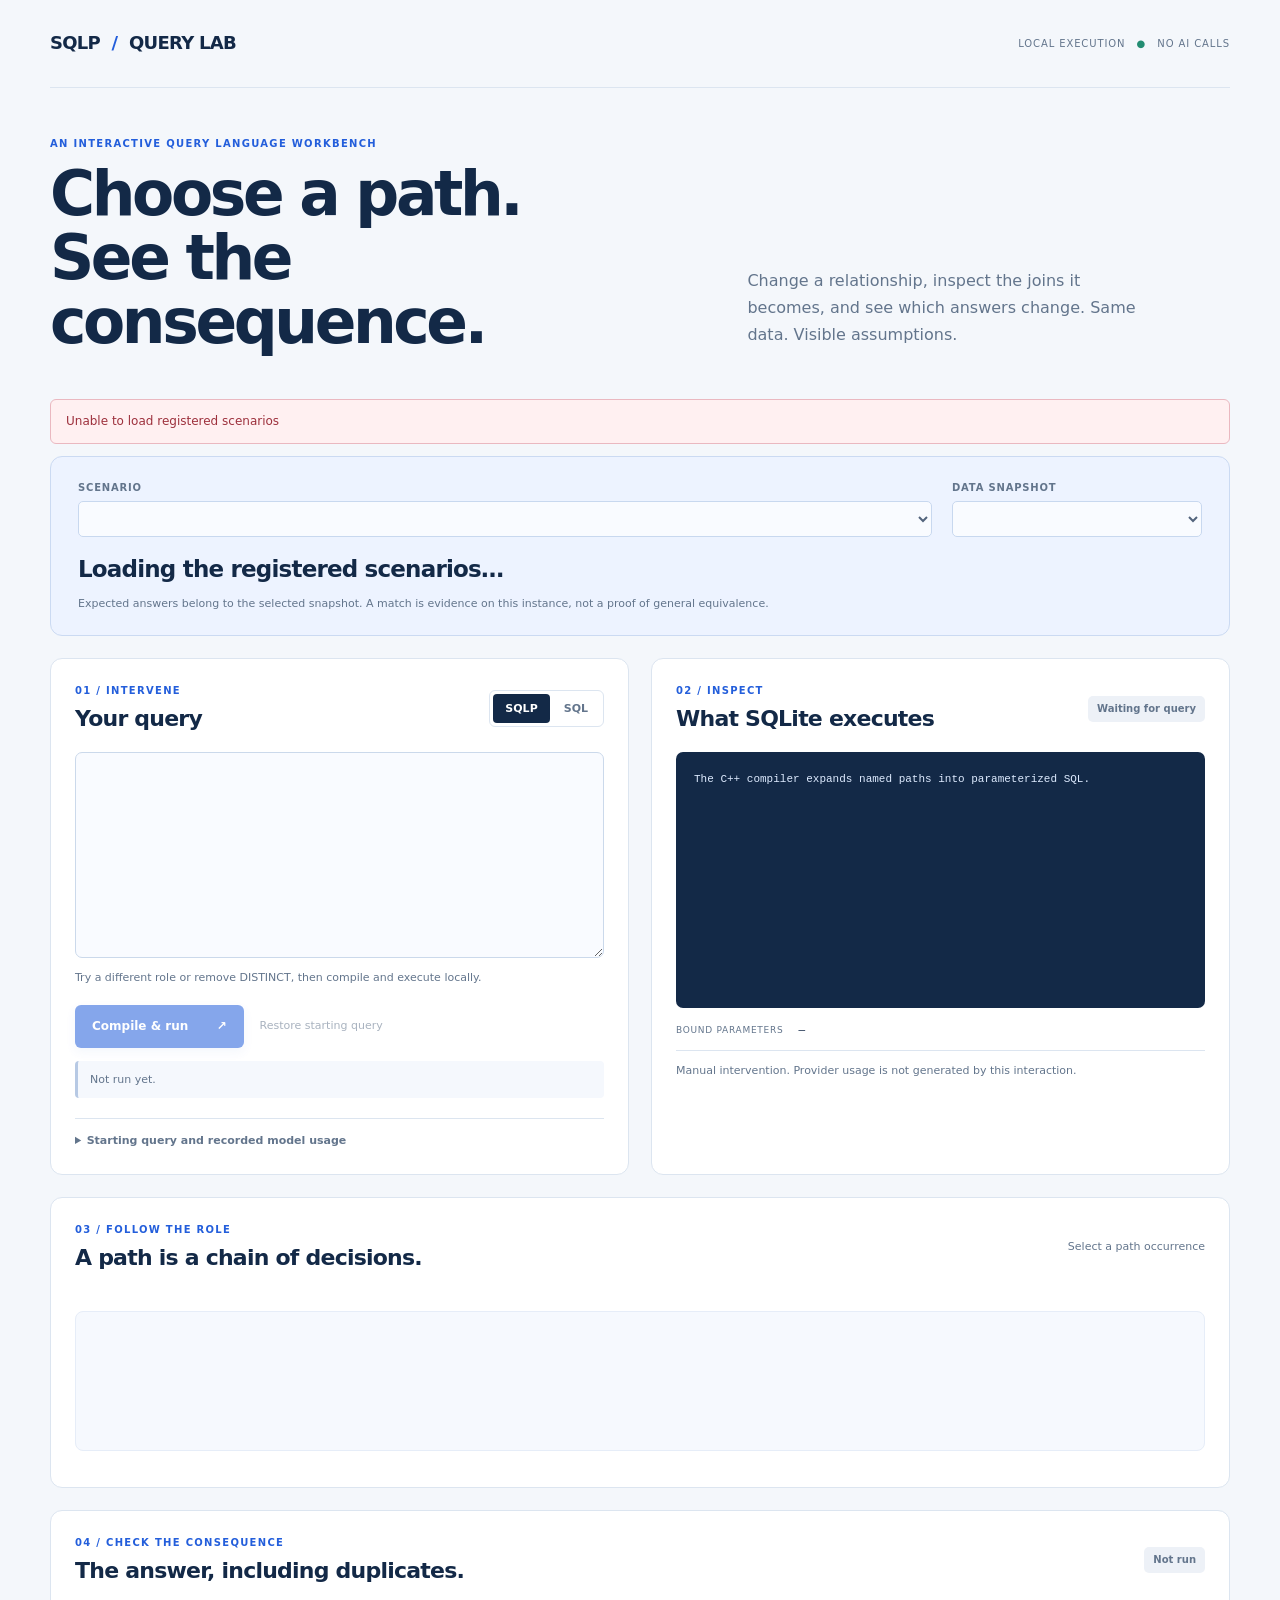
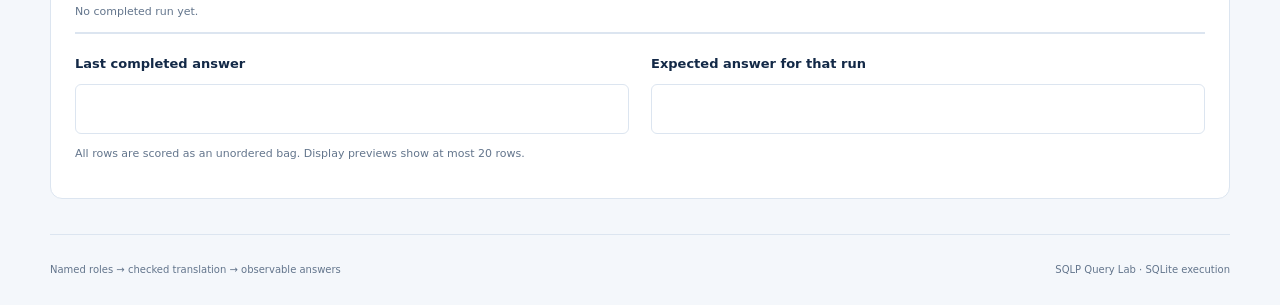
==== web/lab.html @ 515b1ce2 "feat: add interactive SQLP lab and controlled query studies" ====
<!doctype html>
<html lang="en">
<head>
  <meta charset="utf-8">
  <meta name="viewport" content="width=device-width, initial-scale=1">
  <title>SQLP Query Lab</title>
  <link rel="stylesheet" href="lab.css">
  <script defer src="lab.js"></script>
</head>
<body>
  <div class="page">
    <header class="header"><a class="wordmark" href="/">SQLP<span> / </span>QUERY LAB</a><span class="local-status">LOCAL EXECUTION <b>●</b> NO AI CALLS</span></header>
    <main>
      <section class="hero">
        <div><p class="eyebrow">AN INTERACTIVE QUERY LANGUAGE WORKBENCH</p><h1>Choose a path.<br>See the consequence.</h1></div>
        <p class="hero-copy">Change a relationship, inspect the joins it becomes, and see which answers change. Same data. Visible assumptions.</p>
      </section>
      <p id="load-error" class="notice error" role="alert" hidden></p>
      <section class="question-panel" aria-labelledby="question-title">
        <div class="control-row"><div class="control"><label for="scenario">Scenario</label><select id="scenario" disabled></select></div><div class="control"><label for="snapshot">Data snapshot</label><select id="snapshot" disabled></select></div></div>
        <h2 id="question-title">Loading the registered scenarios…</h2>
        <p class="question-note">Expected answers belong to the selected snapshot. A match is evidence on this instance, not a proof of general equivalence.</p>
      </section>
      <div class="workspace">
        <section class="panel editor-panel" aria-labelledby="editor-title">
          <div class="panel-heading"><div><p class="eyebrow">01 / INTERVENE</p><h2 id="editor-title">Your query</h2></div><div class="segmented" role="group" aria-label="Query language"><button id="sqlp-tab" class="active" aria-pressed="true">SQLP</button><button id="sql-tab" aria-pressed="false">SQL</button></div></div>
          <label for="query" class="sr-only">Edit the query</label><textarea id="query" spellcheck="false" aria-describedby="editor-hint run-state"></textarea>
          <p id="editor-hint" class="small muted">Try a different role or remove DISTINCT, then compile and execute locally.</p>
          <div class="button-row"><button id="run" class="primary" disabled>Compile &amp; run <span aria-hidden="true">↗</span></button><button id="reset" class="quiet" disabled>Restore starting query</button></div>
          <p id="run-state" class="run-state" role="status" aria-live="polite">Not run yet.</p>
          <details class="starting"><summary>Starting query and recorded model usage</summary><p id="saved-label" class="small muted"></p><pre id="starting-query"></pre><div id="recorded-usage" class="usage"></div></details>
        </section>
        <section class="panel translation-panel" aria-labelledby="translation-title">
          <div class="panel-heading"><div><p class="eyebrow">02 / INSPECT</p><h2 id="translation-title">What SQLite executes</h2></div><span id="join-count" class="pill">Waiting for query</span></div>
          <pre id="compiled" class="compiled">The C++ compiler expands named paths into parameterized SQL.</pre>
          <div class="parameter-row"><span>BOUND PARAMETERS</span><code id="parameters">—</code></div>
          <p id="compile-error" class="notice error" role="alert" hidden></p>
          <p id="execution-note" class="small muted">Manual intervention. Provider usage is not generated by this interaction.</p>
        </section>
      </div>
      <section class="panel path-panel" aria-labelledby="path-title">
        <div class="panel-heading"><div><p class="eyebrow">03 / FOLLOW THE ROLE</p><h2 id="path-title">A path is a chain of decisions.</h2></div><span class="small muted">Select a path occurrence</span></div>
        <div id="paths" class="paths"></div><div id="graph" class="graph" aria-live="polite"></div><div id="join-details" class="join-details"></div>
      </section>
      <section class="panel answer-panel" aria-labelledby="answer-title">
        <div class="panel-heading"><div><p class="eyebrow">04 / CHECK THE CONSEQUENCE</p><h2 id="answer-title">The answer, including duplicates.</h2></div><span id="answer-verdict" class="pill">Not run</span></div>
        <p id="result-context" class="small muted">No completed run yet.</p>
        <div id="answer-summary" class="answer-summary"></div>
        <div class="answer-grid"><div><h3>Last completed answer</h3><div id="actual-answer" class="table-wrap"></div></div><div><h3>Expected answer for that run</h3><div id="expected-answer" class="table-wrap"></div></div></div>
        <p class="small muted">All rows are scored as an unordered bag. Display previews show at most 20 rows.</p>
      </section>
      <section id="experiments-panel" class="panel experiments-panel" hidden aria-labelledby="experiments-title">
        <p class="eyebrow">MEASURED MODEL RUNS / SEPARATE FROM MANUAL EDITS</p>
        <h2 id="experiments-title">Shorter text and total tokens are different questions.</h2>
        <div id="experiment-controls" class="measurement-controls" hidden>
          <div class="control"><label for="experiment-select">Recorded model / workload preset</label><select id="experiment-select"></select></div>
          <span class="recorded-label">RECORDED MEASUREMENTS · NOT REEXECUTED</span>
        </div>
        <p id="experiment-note" class="small muted"></p>
        <div id="experiments" aria-live="polite"></div>
      </section>
    </main>
    <footer><span>Named roles → checked translation → observable answers</span><span>SQLP Query Lab · SQLite execution</span></footer>
  </div>
</body>
</html>
---- web/lab.css ----
:root{color-scheme:light;--ink:#132947;--muted:#63758c;--blue:#235edb;--blue-light:#edf3ff;--line:#dce5f0;--red:#9d303c;--green:#13614f;--mono:ui-monospace,SFMono-Regular,Consolas,monospace}
*{box-sizing:border-box}[hidden]{display:none!important}body{margin:0;background:#f4f7fb;color:var(--ink);font:14px/1.6 system-ui,-apple-system,sans-serif}.page{max-width:1440px;margin:auto;padding:0 50px}.header{height:88px;display:flex;align-items:center;justify-content:space-between;border-bottom:1px solid var(--line)}.wordmark{text-decoration:none;color:var(--ink);font-size:18px;font-weight:750;letter-spacing:-.04em}.wordmark span{color:var(--blue);padding:0 6px}.local-status{color:var(--muted);font-size:10px;letter-spacing:.09em}.local-status b{color:#238d72;padding:0 7px}.hero{display:grid;grid-template-columns:1.3fr 1fr;gap:70px;padding:48px 0 33px;align-items:end}.eyebrow{font-size:10px;font-weight:750;letter-spacing:.13em;color:var(--blue);margin:0 0 10px}h1{font-size:clamp(40px,4.8vw,64px);font-weight:620;line-height:1.04;letter-spacing:-.055em;margin:0}.hero-copy{max-width:390px;margin:0 0 5px;color:var(--muted);font-size:16px;line-height:1.7}h2{font-size:22px;line-height:1.3;letter-spacing:-.035em;margin:0}h3{font-size:13px;margin:0 0 10px}.question-panel{padding:23px 27px;border:1px solid #cbdaf2;border-radius:12px;background:var(--blue-light);margin-bottom:22px}.control-row{display:flex;gap:20px;margin-bottom:18px}.control{display:flex;flex-direction:column;gap:5px}.control:first-child{flex:1}.control:last-child{min-width:250px}.control label{font-size:10px;color:var(--muted);font-weight:700;text-transform:uppercase;letter-spacing:.08em}select{font:12px system-ui;color:var(--ink);padding:9px 32px 9px 10px;border:1px solid #b9cde9;background:white;border-radius:5px;max-width:100%}.question-panel h2{font-size:23px;max-width:1100px}.question-note{font-size:11px;color:var(--muted);margin:10px 0 0}.workspace{display:grid;grid-template-columns:1fr 1fr;gap:22px;align-items:stretch}.panel{background:white;border:1px solid var(--line);border-radius:12px;padding:24px;min-width:0}.panel-heading{display:flex;align-items:center;justify-content:space-between;gap:16px;margin-bottom:18px}.panel-heading .eyebrow{margin-bottom:6px}.segmented{display:flex;border:1px solid var(--line);border-radius:6px;padding:3px;gap:2px}button{font:inherit;cursor:pointer}button:disabled{cursor:wait;opacity:.55}.segmented button{border:0;border-radius:4px;background:white;color:var(--muted);padding:6px 12px;font-size:11px;font-weight:700}.segmented button.active{background:var(--ink);color:white}textarea{display:block;width:100%;height:206px;resize:vertical;padding:18px;border:1px solid #cbd9eb;border-radius:7px;background:#f9fbff;color:#1a355c;font:12px/1.85 var(--mono);tab-size:2;overflow-wrap:anywhere}textarea:focus{outline:2px solid #91b5ff;outline-offset:2px}.small{font-size:11px}.muted{color:var(--muted)}.button-row{display:flex;align-items:center;gap:16px;margin-top:18px}.primary{border:0;background:var(--blue);color:white;font-size:12px;font-weight:700;padding:12px 17px;border-radius:6px;box-shadow:0 4px 10px #235edb16}.primary span{margin-left:24px}.quiet{border:0;background:none;color:var(--muted);font-size:11px;padding:8px 0}pre{font:11px/1.75 var(--mono);white-space:pre-wrap;overflow-wrap:anywhere;margin:0}.compiled{height:256px;overflow:auto;background:#132947;color:#deebff;border-radius:7px;padding:18px;font-size:11px;line-height:1.8}.parameter-row{display:flex;align-items:baseline;gap:15px;margin-top:15px;padding-bottom:13px;border-bottom:1px solid var(--line)}.parameter-row span{font-size:9px;letter-spacing:.08em;color:var(--muted);white-space:nowrap}.parameter-row code{font:11px var(--mono);overflow-wrap:anywhere}.pill{font-size:10px;font-weight:650;padding:5px 9px;border-radius:5px;background:#edf1f7;color:var(--muted);white-space:nowrap}.pill.good{background:#e7f5ee;color:var(--green)}.pill.bad{background:#fff0f1;color:var(--red)}.path-panel,.answer-panel,.experiments-panel{margin-top:22px}.paths{display:flex;gap:7px;flex-wrap:wrap}.paths button{border:1px solid var(--line);border-radius:5px;background:white;padding:7px 10px;color:var(--muted);font:10px var(--mono);text-align:left}.paths button.active{border-color:#91aff1;background:#edf3ff;color:#194faa}.graph{margin-top:20px;background:#f6f9fe;border:1px solid #e6edf8;border-radius:8px;min-height:140px;overflow-x:auto}.graph svg{display:block;max-width:none;height:140px}.graph .node{fill:white;stroke:#a9c0e9;stroke-width:1.5}.graph .edge{stroke:var(--blue);stroke-width:2;fill:none}.graph .node-title{font:600 12px system-ui;fill:var(--ink)}.graph .node-alias{font:10px var(--mono);fill:var(--muted)}.graph .role{font:600 10px var(--mono);fill:var(--blue)}.graph .terminal{fill:#eaf1ff;stroke:var(--blue)}.graph .column-label{font:10px var(--mono);fill:var(--blue)}.graph>p{margin:26px;color:var(--muted);font-size:12px}.join-details{display:flex;gap:9px;flex-wrap:wrap;margin-top:12px}.join-detail{border:1px solid var(--line);border-left:3px solid var(--blue);border-radius:4px;padding:8px 12px;font:10px/1.7 var(--mono);background:#fbfcff}.join-detail strong{display:block;color:var(--blue);font-size:9px}.answer-summary{display:grid;grid-template-columns:repeat(3,1fr);border-top:1px solid var(--line);border-bottom:1px solid var(--line);margin:0 0 20px}.answer-summary>div{padding:14px 15px;border-right:1px solid var(--line)}.answer-summary>div:first-child{padding-left:0}.answer-summary>div:last-child{border:0}.answer-summary span{font-size:10px;color:var(--muted);display:block}.answer-summary b{font-size:22px;font-weight:600}.answer-grid{display:grid;grid-template-columns:1fr 1fr;gap:22px}.table-wrap{max-height:260px;overflow:auto;border:1px solid var(--line);border-radius:6px;min-height:50px}.table-wrap p{margin:13px;font-size:11px;color:var(--muted)}table{width:100%;border-collapse:collapse;text-align:left;font:11px/1.6 var(--mono)}th,td{padding:9px 12px;border-bottom:1px solid var(--line);overflow-wrap:anywhere;max-width:400px}th{background:#edf3fb;color:#4c6480;font-size:10px;position:sticky;top:0}tr:last-child td{border:0}.starting{margin-top:20px;border-top:1px solid var(--line);padding-top:13px}.starting summary{font-size:11px;font-weight:650;color:var(--muted);cursor:pointer}.starting pre{padding:10px;background:#f4f7fb;border-radius:4px}.usage{display:flex;gap:24px;margin-top:10px;font-size:11px}.usage span{color:var(--muted);display:block;font-size:10px}.usage b{font:12px var(--mono);color:var(--ink)}.notice{padding:12px 15px;border-radius:6px;font-size:12px}.error{color:var(--red);background:#fff0f1;border:1px solid #eab8c0;overflow-wrap:anywhere}.experiments-panel h2{margin-bottom:15px}.experiments-panel pre{max-height:300px;overflow:auto;background:#f5f8fd;padding:15px;border-radius:6px}footer{display:flex;justify-content:space-between;gap:20px;color:var(--muted);font-size:10px;padding:27px 0;border-top:1px solid var(--line);margin-top:35px}.sr-only{position:absolute;width:1px;height:1px;overflow:hidden;clip:rect(0,0,0,0)}:focus-visible{outline:3px solid #89afff;outline-offset:3px}@media(max-width:900px){.page{padding:0 22px}.hero{gap:30px}.workspace{grid-template-columns:1fr}.control-row{flex-wrap:wrap}.control{min-width:100%!important}.hero-copy{font-size:14px}.answer-grid{grid-template-columns:1fr}.local-status{font-size:8px}}@media(max-width:550px){.hero{grid-template-columns:1fr;gap:20px;padding-top:32px}.hero-copy{max-width:none}.panel{padding:18px}.question-panel{padding:20px}.wordmark{font-size:14px}.panel-heading{gap:10px}h2{font-size:19px}.answer-summary b{font-size:17px}.button-row{gap:12px}footer{flex-direction:column;gap:4px}}

/* Recorded cohorts are visually separate from the local query intervention. */
.measurement-controls{display:flex;align-items:end;justify-content:space-between;gap:22px;padding:16px 0 12px;border-top:1px solid var(--line);margin-top:18px}
.measurement-controls .control{flex:1;min-width:0}.measurement-controls select{width:100%;font-size:12px}.recorded-label{font-size:9px;color:#536782;letter-spacing:.07em;padding:8px 0;white-space:nowrap}
.measurement-context{display:flex;flex-wrap:wrap;gap:8px;margin:18px 0 6px}.measurement-context span{font-size:10px;color:#476183;background:#edf3fc;padding:4px 8px;border-radius:4px}
.measurement-cards{display:grid;grid-template-columns:1fr 1fr;gap:18px;margin-top:15px}.measurement-card{padding:20px 22px;border:1px solid #dbe5f2;border-radius:8px;background:#fcfdff}.measurement-card.sqlp{border-top:3px solid var(--blue);padding-top:18px}.measurement-heading{display:flex;align-items:center;justify-content:space-between;gap:10px;margin-bottom:12px}.measurement-heading h3{font-size:17px;margin:0}.measurement-total{font-size:34px;font-weight:620;line-height:1.2;letter-spacing:-.04em;display:block}.measurement-total-label{display:block;color:var(--muted);font-size:10px;margin-top:5px}
.measurement-components{display:grid;grid-template-columns:1fr 1fr;gap:15px;margin:16px 0;padding-top:12px;border-top:1px solid var(--line)}.measurement-components div{min-width:0}.measurement-components dt{font-size:10px;color:var(--muted)}.measurement-components dd{margin:3px 0 0;font:13px var(--mono)}.measurement-comparison{margin-top:18px;border:1px solid #dce7f6;border-radius:8px;background:#f6f9fe;padding:17px 20px}.measurement-delta{margin:0 0 2px;font-size:12px;font-weight:650;color:#284f89}.token-chart{display:block;width:100%;height:auto;max-height:170px}.bar-track{fill:#e5edf9}.bar-input{fill:#a8c2ef}.bar-output{fill:#245fd9}.chart-language{font:600 12px system-ui;fill:var(--ink)}.chart-total{font:12px var(--mono);fill:var(--ink)}.token-legend{display:flex;flex-wrap:wrap;gap:20px;font-size:10px;color:var(--muted);margin-top:4px}.token-legend span:before{content:"";display:inline-block;width:9px;height:9px;margin-right:6px;border-radius:2px;background:#a8c2ef}.token-legend .output-key:before{background:#245fd9}.measurement-disclosure{padding:13px 15px;border:1px solid #e0e7f1;border-radius:6px;background:#f8fafd;color:var(--muted);font-size:11px;margin:16px 0 0}
.paths button{overflow-wrap:anywhere;word-break:break-word;max-width:100%}
.run-state{margin:13px 0 0;padding:10px 12px;border-left:3px solid #b7c9e4;border-radius:4px;background:#f5f8fd;color:var(--muted);font-size:11px;overflow-wrap:anywhere}.run-state.dirty,.run-state.failed{border-color:#d6a346;background:#fff8e9;color:#795516}.run-state.pending{border-color:var(--blue);color:#284f89}.run-state.completed{border-color:#83b7a5;background:#f1f8f5;color:#326151}
@media(max-width:800px){.measurement-controls{align-items:start;flex-direction:column;gap:6px}.measurement-controls .control{width:100%;min-width:0!important}.recorded-label{white-space:normal;padding:0}.measurement-card{padding:17px}.measurement-total{font-size:29px}.measurement-heading{flex-wrap:wrap}.measurement-components{grid-template-columns:1fr}.measurement-cards{gap:12px}}
@media(max-width:550px){.measurement-cards{grid-template-columns:1fr}.measurement-components{grid-template-columns:1fr 1fr}.measurement-comparison{padding:14px 10px}.measurement-delta{font-size:11px}.chart-language,.chart-total{font-size:13px}.token-chart{min-height:85px}}
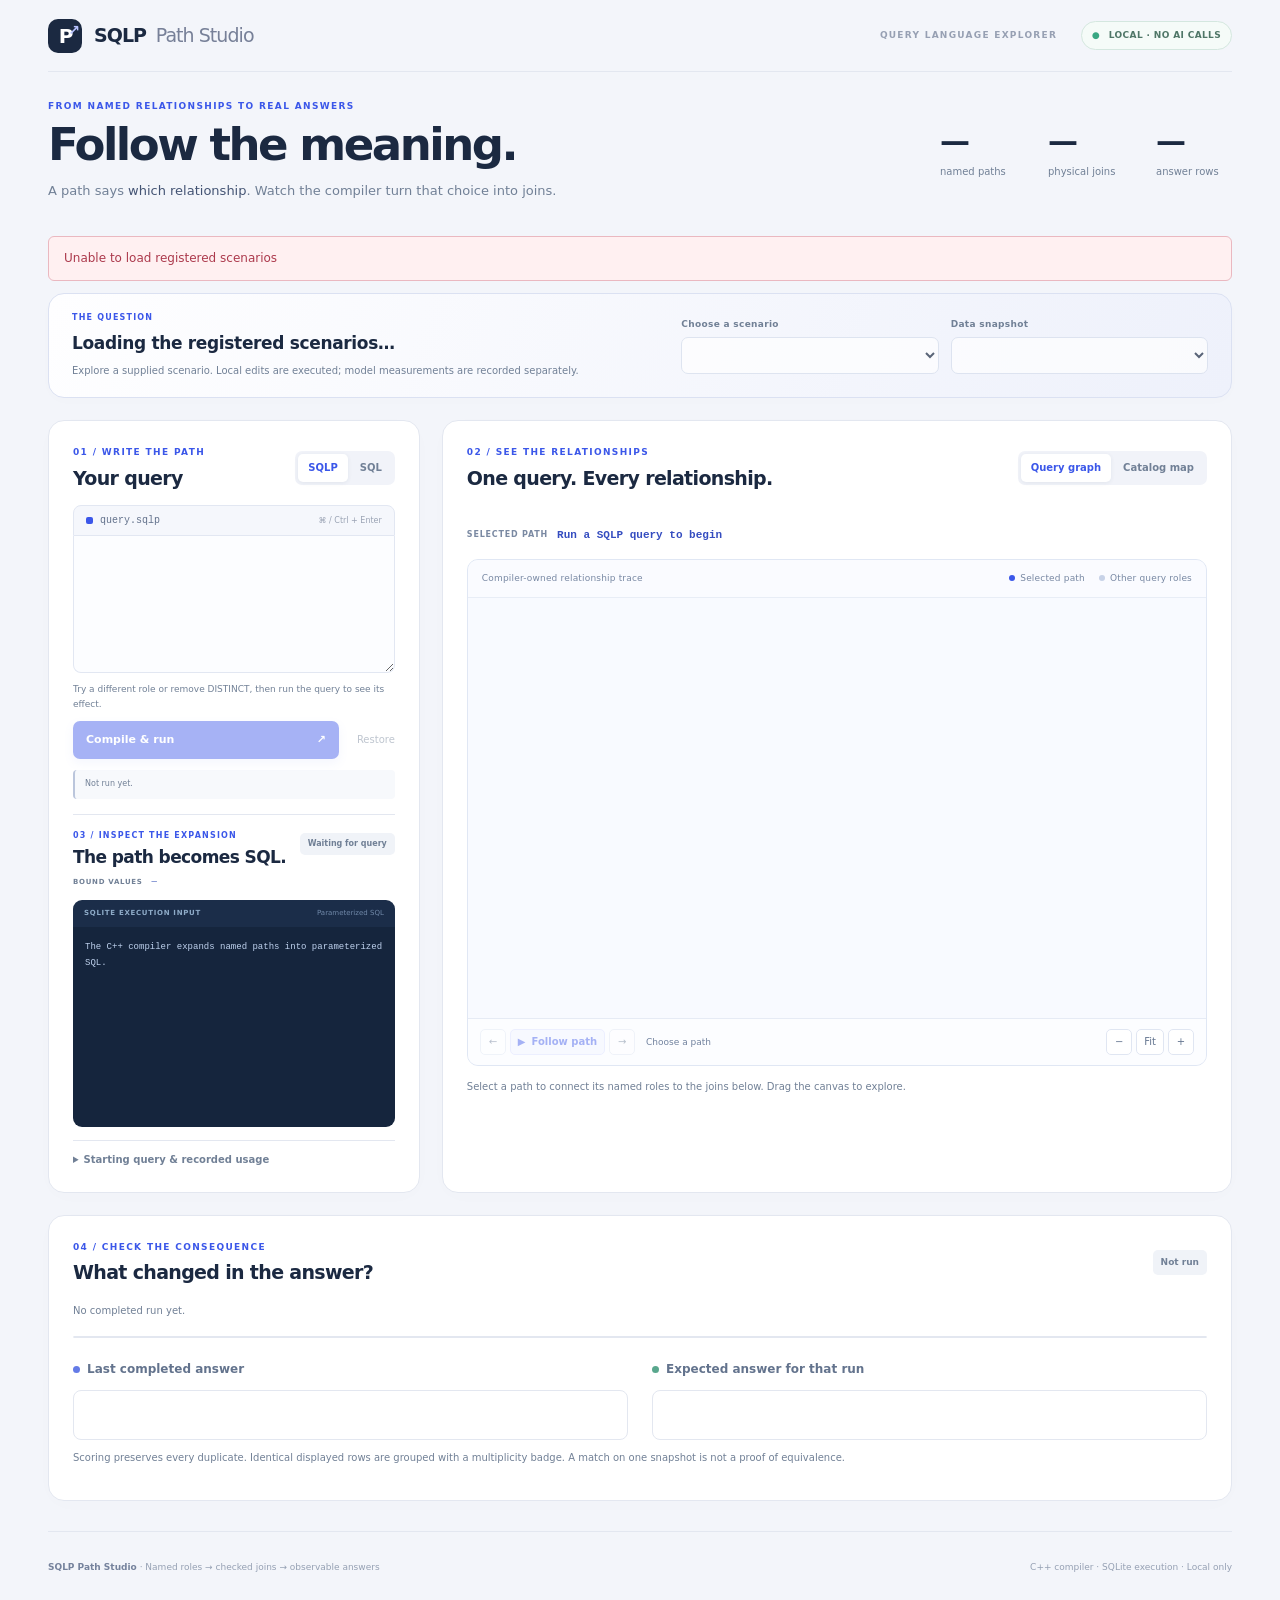
==== commit a6a11b95: "feat: add visual path studio and correct NatSQL guidance" ====
--- a/web/lab.html
+++ b/web/lab.html
@@ -3,64 +3,70 @@
 <head>
   <meta charset="utf-8">
   <meta name="viewport" content="width=device-width, initial-scale=1">
-  <title>SQLP Query Lab</title>
+  <meta name="theme-color" content="#f3f5fa">
+  <title>SQLP Path Studio</title>
   <link rel="stylesheet" href="lab.css">
   <script defer src="lab.js"></script>
 </head>
 <body>
   <div class="page">
-    <header class="header"><a class="wordmark" href="/">SQLP<span> / </span>QUERY LAB</a><span class="local-status">LOCAL EXECUTION <b>●</b> NO AI CALLS</span></header>
+    <header class="header"><a class="wordmark" href="/"><span class="brand-icon" aria-hidden="true">P<span>↗</span></span><span>SQLP <b>Path Studio</b></span></a><div class="header-end"><span class="research-label">QUERY LANGUAGE EXPLORER</span><span class="local-status"><b>●</b> LOCAL · NO AI CALLS</span></div></header>
     <main>
       <section class="hero">
-        <div><p class="eyebrow">AN INTERACTIVE QUERY LANGUAGE WORKBENCH</p><h1>Choose a path.<br>See the consequence.</h1></div>
-        <p class="hero-copy">Change a relationship, inspect the joins it becomes, and see which answers change. Same data. Visible assumptions.</p>
+        <div><p class="eyebrow">FROM NAMED RELATIONSHIPS TO REAL ANSWERS</p><h1>Follow the meaning.</h1><p class="hero-copy">A path says <em>which relationship</em>. Watch the compiler turn that choice into joins.</p></div>
+        <div class="hero-metrics" aria-label="Last completed query"><div><b id="stat-paths">—</b><span>named paths</span></div><div><b id="stat-joins">—</b><span>physical joins</span></div><div><b id="stat-rows">—</b><span>answer rows</span></div></div>
       </section>
       <p id="load-error" class="notice error" role="alert" hidden></p>
       <section class="question-panel" aria-labelledby="question-title">
-        <div class="control-row"><div class="control"><label for="scenario">Scenario</label><select id="scenario" disabled></select></div><div class="control"><label for="snapshot">Data snapshot</label><select id="snapshot" disabled></select></div></div>
-        <h2 id="question-title">Loading the registered scenarios…</h2>
-        <p class="question-note">Expected answers belong to the selected snapshot. A match is evidence on this instance, not a proof of general equivalence.</p>
+        <div class="question-main"><p class="eyebrow">THE QUESTION</p><h2 id="question-title">Loading the registered scenarios…</h2><p class="question-note">Explore a supplied scenario. Local edits are executed; model measurements are recorded separately.</p></div>
+        <div class="control-row"><div class="control"><label for="scenario">Choose a scenario</label><select id="scenario" disabled></select></div><div class="control"><label for="snapshot">Data snapshot</label><select id="snapshot" disabled></select></div></div>
       </section>
       <div class="workspace">
         <section class="panel editor-panel" aria-labelledby="editor-title">
-          <div class="panel-heading"><div><p class="eyebrow">01 / INTERVENE</p><h2 id="editor-title">Your query</h2></div><div class="segmented" role="group" aria-label="Query language"><button id="sqlp-tab" class="active" aria-pressed="true">SQLP</button><button id="sql-tab" aria-pressed="false">SQL</button></div></div>
+          <div class="panel-heading"><div><p class="eyebrow">01 / WRITE THE PATH</p><h2 id="editor-title">Your query</h2></div><div class="segmented" role="group" aria-label="Query language"><button id="sqlp-tab" class="active" aria-pressed="true">SQLP</button><button id="sql-tab" aria-pressed="false">SQL</button></div></div>
+          <div class="editor-file"><span class="file-dot"></span><span id="query-file-label">query.sqlp</span><span class="editor-key">⌘ / Ctrl + Enter</span></div>
           <label for="query" class="sr-only">Edit the query</label><textarea id="query" spellcheck="false" aria-describedby="editor-hint run-state"></textarea>
-          <p id="editor-hint" class="small muted">Try a different role or remove DISTINCT, then compile and execute locally.</p>
-          <div class="button-row"><button id="run" class="primary" disabled>Compile &amp; run <span aria-hidden="true">↗</span></button><button id="reset" class="quiet" disabled>Restore starting query</button></div>
+          <p id="editor-hint" class="small muted">Try a different role or remove DISTINCT, then run the query to see its effect.</p>
+          <div class="button-row"><button id="run" class="primary" disabled>Compile &amp; run <span aria-hidden="true">↗</span></button><button id="reset" class="quiet" disabled>Restore</button></div>
           <p id="run-state" class="run-state" role="status" aria-live="polite">Not run yet.</p>
-          <details class="starting"><summary>Starting query and recorded model usage</summary><p id="saved-label" class="small muted"></p><pre id="starting-query"></pre><div id="recorded-usage" class="usage"></div></details>
+<section class="panel translation-panel" aria-labelledby="translation-title">
+        <div class="translation-intro"><p class="eyebrow">03 / INSPECT THE EXPANSION</p><h2 id="translation-title">The path becomes SQL.</h2><p class="small muted">Blue lines belong to the selected path. Each role owns its alias, even when two roles reach the same physical table.</p><span id="join-count" class="pill">Waiting for query</span><div class="parameter-row"><span>BOUND VALUES</span><code id="parameters">—</code></div><p id="execution-note" class="small muted">Manual intervention. Provider usage is not generated by this interaction.</p></div>
+        <div class="translation-code"><div class="code-header"><span>SQLITE EXECUTION INPUT</span><span>Parameterized SQL</span></div><pre id="compiled" class="compiled">The C++ compiler expands named paths into parameterized SQL.</pre><p id="compile-error" class="notice error" role="alert" hidden></p></div>
+      </section>
+          <details class="starting"><summary>Starting query &amp; recorded usage</summary><p id="saved-label" class="small muted"></p><pre id="starting-query"></pre><div id="recorded-usage" class="usage"></div></details>
         </section>
-        <section class="panel translation-panel" aria-labelledby="translation-title">
-          <div class="panel-heading"><div><p class="eyebrow">02 / INSPECT</p><h2 id="translation-title">What SQLite executes</h2></div><span id="join-count" class="pill">Waiting for query</span></div>
-          <pre id="compiled" class="compiled">The C++ compiler expands named paths into parameterized SQL.</pre>
-          <div class="parameter-row"><span>BOUND PARAMETERS</span><code id="parameters">—</code></div>
-          <p id="compile-error" class="notice error" role="alert" hidden></p>
-          <p id="execution-note" class="small muted">Manual intervention. Provider usage is not generated by this interaction.</p>
+        <section class="panel path-panel" aria-labelledby="path-title">
+          <div class="panel-heading"><div><p class="eyebrow">02 / SEE THE RELATIONSHIPS</p><h2 id="path-title">One query. Every relationship.</h2></div><div class="segmented graph-mode" role="group" aria-label="Graph mode"><button id="graph-query" class="active" aria-pressed="true">Query graph</button><button id="graph-schema" aria-pressed="false">Catalog map</button></div></div>
+          <div id="paths" class="paths" aria-label="Compiled path occurrences"></div>
+          <div class="path-focus"><span class="path-focus-label">SELECTED PATH</span><code id="current-path">Run a SQLP query to begin</code><span id="path-length" class="path-length"></span></div>
+          <div class="canvas-shell"><div class="canvas-topline"><span id="trace-overview">Compiler-owned relationship trace</span><div class="canvas-legend"><span class="selected-key">Selected path</span><span>Other query roles</span></div></div><div id="graph" class="graph" aria-live="polite"></div><div class="canvas-toolbar"><div class="step-controls" role="group" aria-label="Step through selected path"><button id="path-prev" title="Previous hop" aria-label="Previous hop" disabled>←</button><button id="path-play" class="play-button" disabled><span aria-hidden="true">▶</span> Follow path</button><button id="path-next" title="Next hop" aria-label="Next hop" disabled>→</button><span id="path-status">Choose a path</span></div><div class="zoom-controls" role="group" aria-label="Graph viewport"><button id="graph-zoom-out" title="Zoom out" aria-label="Zoom out">−</button><button id="graph-fit" title="Fit graph">Fit</button><button id="graph-zoom-in" title="Zoom in" aria-label="Zoom in">+</button></div></div></div>
+          <p id="graph-caption" class="graph-caption">Select a path to connect its named roles to the joins below. Drag the canvas to explore.</p>
+          <div id="join-details" class="join-details"></div>
+          <div id="node-inspector" class="node-inspector" hidden><div class="inspector-heading"><div><p class="eyebrow">ACTUAL TABLE RECORDS</p><h3 id="node-inspector-title"></h3></div><button id="close-inspector" class="quiet" aria-label="Close table inspector">Close ×</button></div><p id="node-inspector-note" class="small muted"></p><div id="node-records" class="table-wrap"></div></div>
         </section>
       </div>
-      <section class="panel path-panel" aria-labelledby="path-title">
-        <div class="panel-heading"><div><p class="eyebrow">03 / FOLLOW THE ROLE</p><h2 id="path-title">A path is a chain of decisions.</h2></div><span class="small muted">Select a path occurrence</span></div>
-        <div id="paths" class="paths"></div><div id="graph" class="graph" aria-live="polite"></div><div id="join-details" class="join-details"></div>
-      </section>
+
       <section class="panel answer-panel" aria-labelledby="answer-title">
-        <div class="panel-heading"><div><p class="eyebrow">04 / CHECK THE CONSEQUENCE</p><h2 id="answer-title">The answer, including duplicates.</h2></div><span id="answer-verdict" class="pill">Not run</span></div>
+        <div class="panel-heading"><div><p class="eyebrow">04 / CHECK THE CONSEQUENCE</p><h2 id="answer-title">What changed in the answer?</h2></div><span id="answer-verdict" class="pill">Not run</span></div>
         <p id="result-context" class="small muted">No completed run yet.</p>
         <div id="answer-summary" class="answer-summary"></div>
-        <div class="answer-grid"><div><h3>Last completed answer</h3><div id="actual-answer" class="table-wrap"></div></div><div><h3>Expected answer for that run</h3><div id="expected-answer" class="table-wrap"></div></div></div>
-        <p class="small muted">All rows are scored as an unordered bag. Display previews show at most 20 rows.</p>
+        <div class="answer-grid"><div><h3><span class="answer-dot actual-dot"></span>Last completed answer</h3><div id="actual-answer" class="table-wrap"></div></div><div><h3><span class="answer-dot expected-dot"></span>Expected answer for that run</h3><div id="expected-answer" class="table-wrap"></div></div></div>
+        <p class="small muted">Scoring preserves every duplicate. Identical displayed rows are grouped with a multiplicity badge. A match on one snapshot is not a proof of equivalence.</p>
       </section>
       <section id="experiments-panel" class="panel experiments-panel" hidden aria-labelledby="experiments-title">
-        <p class="eyebrow">MEASURED MODEL RUNS / SEPARATE FROM MANUAL EDITS</p>
-        <h2 id="experiments-title">Shorter text and total tokens are different questions.</h2>
+        <p class="eyebrow">RECORDED MODEL EXPERIMENTS / SEPARATE FROM LOCAL EDITS</p>
+        <h2 id="experiments-title">When does the shorter path pay off?</h2>
+        <p class="small muted">Total tokens include the language guide, schema, question, output, and reported reasoning.</p>
+        <div id="cohort-chart" class="cohort-chart" hidden></div>
         <div id="experiment-controls" class="measurement-controls" hidden>
           <div class="control"><label for="experiment-select">Recorded model / workload preset</label><select id="experiment-select"></select></div>
-          <span class="recorded-label">RECORDED MEASUREMENTS · NOT REEXECUTED</span>
+          <span class="recorded-label">RECORDED · NOT REEXECUTED</span>
         </div>
         <p id="experiment-note" class="small muted"></p>
         <div id="experiments" aria-live="polite"></div>
       </section>
     </main>
-    <footer><span>Named roles → checked translation → observable answers</span><span>SQLP Query Lab · SQLite execution</span></footer>
+    <footer><span><strong>SQLP Path Studio</strong> · Named roles → checked joins → observable answers</span><span>C++ compiler · SQLite execution · Local only</span></footer>
   </div>
 </body>
 </html>
--- a/web/lab.css
+++ b/web/lab.css
@@ -1,13 +1,15 @@
-:root{color-scheme:light;--ink:#132947;--muted:#63758c;--blue:#235edb;--blue-light:#edf3ff;--line:#dce5f0;--red:#9d303c;--green:#13614f;--mono:ui-monospace,SFMono-Regular,Consolas,monospace}
-*{box-sizing:border-box}[hidden]{display:none!important}body{margin:0;background:#f4f7fb;color:var(--ink);font:14px/1.6 system-ui,-apple-system,sans-serif}.page{max-width:1440px;margin:auto;padding:0 50px}.header{height:88px;display:flex;align-items:center;justify-content:space-between;border-bottom:1px solid var(--line)}.wordmark{text-decoration:none;color:var(--ink);font-size:18px;font-weight:750;letter-spacing:-.04em}.wordmark span{color:var(--blue);padding:0 6px}.local-status{color:var(--muted);font-size:10px;letter-spacing:.09em}.local-status b{color:#238d72;padding:0 7px}.hero{display:grid;grid-template-columns:1.3fr 1fr;gap:70px;padding:48px 0 33px;align-items:end}.eyebrow{font-size:10px;font-weight:750;letter-spacing:.13em;color:var(--blue);margin:0 0 10px}h1{font-size:clamp(40px,4.8vw,64px);font-weight:620;line-height:1.04;letter-spacing:-.055em;margin:0}.hero-copy{max-width:390px;margin:0 0 5px;color:var(--muted);font-size:16px;line-height:1.7}h2{font-size:22px;line-height:1.3;letter-spacing:-.035em;margin:0}h3{font-size:13px;margin:0 0 10px}.question-panel{padding:23px 27px;border:1px solid #cbdaf2;border-radius:12px;background:var(--blue-light);margin-bottom:22px}.control-row{display:flex;gap:20px;margin-bottom:18px}.control{display:flex;flex-direction:column;gap:5px}.control:first-child{flex:1}.control:last-child{min-width:250px}.control label{font-size:10px;color:var(--muted);font-weight:700;text-transform:uppercase;letter-spacing:.08em}select{font:12px system-ui;color:var(--ink);padding:9px 32px 9px 10px;border:1px solid #b9cde9;background:white;border-radius:5px;max-width:100%}.question-panel h2{font-size:23px;max-width:1100px}.question-note{font-size:11px;color:var(--muted);margin:10px 0 0}.workspace{display:grid;grid-template-columns:1fr 1fr;gap:22px;align-items:stretch}.panel{background:white;border:1px solid var(--line);border-radius:12px;padding:24px;min-width:0}.panel-heading{display:flex;align-items:center;justify-content:space-between;gap:16px;margin-bottom:18px}.panel-heading .eyebrow{margin-bottom:6px}.segmented{display:flex;border:1px solid var(--line);border-radius:6px;padding:3px;gap:2px}button{font:inherit;cursor:pointer}button:disabled{cursor:wait;opacity:.55}.segmented button{border:0;border-radius:4px;background:white;color:var(--muted);padding:6px 12px;font-size:11px;font-weight:700}.segmented button.active{background:var(--ink);color:white}textarea{display:block;width:100%;height:206px;resize:vertical;padding:18px;border:1px solid #cbd9eb;border-radius:7px;background:#f9fbff;color:#1a355c;font:12px/1.85 var(--mono);tab-size:2;overflow-wrap:anywhere}textarea:focus{outline:2px solid #91b5ff;outline-offset:2px}.small{font-size:11px}.muted{color:var(--muted)}.button-row{display:flex;align-items:center;gap:16px;margin-top:18px}.primary{border:0;background:var(--blue);color:white;font-size:12px;font-weight:700;padding:12px 17px;border-radius:6px;box-shadow:0 4px 10px #235edb16}.primary span{margin-left:24px}.quiet{border:0;background:none;color:var(--muted);font-size:11px;padding:8px 0}pre{font:11px/1.75 var(--mono);white-space:pre-wrap;overflow-wrap:anywhere;margin:0}.compiled{height:256px;overflow:auto;background:#132947;color:#deebff;border-radius:7px;padding:18px;font-size:11px;line-height:1.8}.parameter-row{display:flex;align-items:baseline;gap:15px;margin-top:15px;padding-bottom:13px;border-bottom:1px solid var(--line)}.parameter-row span{font-size:9px;letter-spacing:.08em;color:var(--muted);white-space:nowrap}.parameter-row code{font:11px var(--mono);overflow-wrap:anywhere}.pill{font-size:10px;font-weight:650;padding:5px 9px;border-radius:5px;background:#edf1f7;color:var(--muted);white-space:nowrap}.pill.good{background:#e7f5ee;color:var(--green)}.pill.bad{background:#fff0f1;color:var(--red)}.path-panel,.answer-panel,.experiments-panel{margin-top:22px}.paths{display:flex;gap:7px;flex-wrap:wrap}.paths button{border:1px solid var(--line);border-radius:5px;background:white;padding:7px 10px;color:var(--muted);font:10px var(--mono);text-align:left}.paths button.active{border-color:#91aff1;background:#edf3ff;color:#194faa}.graph{margin-top:20px;background:#f6f9fe;border:1px solid #e6edf8;border-radius:8px;min-height:140px;overflow-x:auto}.graph svg{display:block;max-width:none;height:140px}.graph .node{fill:white;stroke:#a9c0e9;stroke-width:1.5}.graph .edge{stroke:var(--blue);stroke-width:2;fill:none}.graph .node-title{font:600 12px system-ui;fill:var(--ink)}.graph .node-alias{font:10px var(--mono);fill:var(--muted)}.graph .role{font:600 10px var(--mono);fill:var(--blue)}.graph .terminal{fill:#eaf1ff;stroke:var(--blue)}.graph .column-label{font:10px var(--mono);fill:var(--blue)}.graph>p{margin:26px;color:var(--muted);font-size:12px}.join-details{display:flex;gap:9px;flex-wrap:wrap;margin-top:12px}.join-detail{border:1px solid var(--line);border-left:3px solid var(--blue);border-radius:4px;padding:8px 12px;font:10px/1.7 var(--mono);background:#fbfcff}.join-detail strong{display:block;color:var(--blue);font-size:9px}.answer-summary{display:grid;grid-template-columns:repeat(3,1fr);border-top:1px solid var(--line);border-bottom:1px solid var(--line);margin:0 0 20px}.answer-summary>div{padding:14px 15px;border-right:1px solid var(--line)}.answer-summary>div:first-child{padding-left:0}.answer-summary>div:last-child{border:0}.answer-summary span{font-size:10px;color:var(--muted);display:block}.answer-summary b{font-size:22px;font-weight:600}.answer-grid{display:grid;grid-template-columns:1fr 1fr;gap:22px}.table-wrap{max-height:260px;overflow:auto;border:1px solid var(--line);border-radius:6px;min-height:50px}.table-wrap p{margin:13px;font-size:11px;color:var(--muted)}table{width:100%;border-collapse:collapse;text-align:left;font:11px/1.6 var(--mono)}th,td{padding:9px 12px;border-bottom:1px solid var(--line);overflow-wrap:anywhere;max-width:400px}th{background:#edf3fb;color:#4c6480;font-size:10px;position:sticky;top:0}tr:last-child td{border:0}.starting{margin-top:20px;border-top:1px solid var(--line);padding-top:13px}.starting summary{font-size:11px;font-weight:650;color:var(--muted);cursor:pointer}.starting pre{padding:10px;background:#f4f7fb;border-radius:4px}.usage{display:flex;gap:24px;margin-top:10px;font-size:11px}.usage span{color:var(--muted);display:block;font-size:10px}.usage b{font:12px var(--mono);color:var(--ink)}.notice{padding:12px 15px;border-radius:6px;font-size:12px}.error{color:var(--red);background:#fff0f1;border:1px solid #eab8c0;overflow-wrap:anywhere}.experiments-panel h2{margin-bottom:15px}.experiments-panel pre{max-height:300px;overflow:auto;background:#f5f8fd;padding:15px;border-radius:6px}footer{display:flex;justify-content:space-between;gap:20px;color:var(--muted);font-size:10px;padding:27px 0;border-top:1px solid var(--line);margin-top:35px}.sr-only{position:absolute;width:1px;height:1px;overflow:hidden;clip:rect(0,0,0,0)}:focus-visible{outline:3px solid #89afff;outline-offset:3px}@media(max-width:900px){.page{padding:0 22px}.hero{gap:30px}.workspace{grid-template-columns:1fr}.control-row{flex-wrap:wrap}.control{min-width:100%!important}.hero-copy{font-size:14px}.answer-grid{grid-template-columns:1fr}.local-status{font-size:8px}}@media(max-width:550px){.hero{grid-template-columns:1fr;gap:20px;padding-top:32px}.hero-copy{max-width:none}.panel{padding:18px}.question-panel{padding:20px}.wordmark{font-size:14px}.panel-heading{gap:10px}h2{font-size:19px}.answer-summary b{font-size:17px}.button-row{gap:12px}footer{flex-direction:column;gap:4px}}
-
-/* Recorded cohorts are visually separate from the local query intervention. */
-.measurement-controls{display:flex;align-items:end;justify-content:space-between;gap:22px;padding:16px 0 12px;border-top:1px solid var(--line);margin-top:18px}
-.measurement-controls .control{flex:1;min-width:0}.measurement-controls select{width:100%;font-size:12px}.recorded-label{font-size:9px;color:#536782;letter-spacing:.07em;padding:8px 0;white-space:nowrap}
-.measurement-context{display:flex;flex-wrap:wrap;gap:8px;margin:18px 0 6px}.measurement-context span{font-size:10px;color:#476183;background:#edf3fc;padding:4px 8px;border-radius:4px}
-.measurement-cards{display:grid;grid-template-columns:1fr 1fr;gap:18px;margin-top:15px}.measurement-card{padding:20px 22px;border:1px solid #dbe5f2;border-radius:8px;background:#fcfdff}.measurement-card.sqlp{border-top:3px solid var(--blue);padding-top:18px}.measurement-heading{display:flex;align-items:center;justify-content:space-between;gap:10px;margin-bottom:12px}.measurement-heading h3{font-size:17px;margin:0}.measurement-total{font-size:34px;font-weight:620;line-height:1.2;letter-spacing:-.04em;display:block}.measurement-total-label{display:block;color:var(--muted);font-size:10px;margin-top:5px}
-.measurement-components{display:grid;grid-template-columns:1fr 1fr;gap:15px;margin:16px 0;padding-top:12px;border-top:1px solid var(--line)}.measurement-components div{min-width:0}.measurement-components dt{font-size:10px;color:var(--muted)}.measurement-components dd{margin:3px 0 0;font:13px var(--mono)}.measurement-comparison{margin-top:18px;border:1px solid #dce7f6;border-radius:8px;background:#f6f9fe;padding:17px 20px}.measurement-delta{margin:0 0 2px;font-size:12px;font-weight:650;color:#284f89}.token-chart{display:block;width:100%;height:auto;max-height:170px}.bar-track{fill:#e5edf9}.bar-input{fill:#a8c2ef}.bar-output{fill:#245fd9}.chart-language{font:600 12px system-ui;fill:var(--ink)}.chart-total{font:12px var(--mono);fill:var(--ink)}.token-legend{display:flex;flex-wrap:wrap;gap:20px;font-size:10px;color:var(--muted);margin-top:4px}.token-legend span:before{content:"";display:inline-block;width:9px;height:9px;margin-right:6px;border-radius:2px;background:#a8c2ef}.token-legend .output-key:before{background:#245fd9}.measurement-disclosure{padding:13px 15px;border:1px solid #e0e7f1;border-radius:6px;background:#f8fafd;color:var(--muted);font-size:11px;margin:16px 0 0}
-.paths button{overflow-wrap:anywhere;word-break:break-word;max-width:100%}
-.run-state{margin:13px 0 0;padding:10px 12px;border-left:3px solid #b7c9e4;border-radius:4px;background:#f5f8fd;color:var(--muted);font-size:11px;overflow-wrap:anywhere}.run-state.dirty,.run-state.failed{border-color:#d6a346;background:#fff8e9;color:#795516}.run-state.pending{border-color:var(--blue);color:#284f89}.run-state.completed{border-color:#83b7a5;background:#f1f8f5;color:#326151}
-@media(max-width:800px){.measurement-controls{align-items:start;flex-direction:column;gap:6px}.measurement-controls .control{width:100%;min-width:0!important}.recorded-label{white-space:normal;padding:0}.measurement-card{padding:17px}.measurement-total{font-size:29px}.measurement-heading{flex-wrap:wrap}.measurement-components{grid-template-columns:1fr}.measurement-cards{gap:12px}}
-@media(max-width:550px){.measurement-cards{grid-template-columns:1fr}.measurement-components{grid-template-columns:1fr 1fr}.measurement-comparison{padding:14px 10px}.measurement-delta{font-size:11px}.chart-language,.chart-total{font-size:13px}.token-chart{min-height:85px}}
+:root{color-scheme:light;--ink:#1b2941;--muted:#718096;--blue:#3b57e9;--blue-light:#edf0ff;--line:#e3e7f0;--red:#ac394c;--green:#19725b;--mono:ui-monospace,SFMono-Regular,Consolas,monospace;--radius:16px}*{box-sizing:border-box}[hidden]{display:none!important}body{margin:0;background:#f3f5fa;color:var(--ink);font:14px/1.6 system-ui,-apple-system,BlinkMacSystemFont,"Segoe UI",sans-serif}.page{max-width:1600px;margin:auto;padding:0 48px}.header{height:84px;display:flex;align-items:center;justify-content:space-between;border-bottom:1px solid var(--line);gap:15px}.wordmark{display:flex;align-items:center;gap:12px;color:var(--ink);text-decoration:none;font-size:19px;font-weight:780;letter-spacing:-.05em}.wordmark b{font-weight:450;color:#778098;margin-left:4px}.brand-icon{position:relative;display:grid;place-items:center;width:34px;height:34px;border-radius:10px;background:var(--ink);color:white;font-size:20px;font-weight:700;letter-spacing:-.1em}.brand-icon span{position:absolute;right:4px;top:0;color:#b6c1ff;font-size:14px}.header-end{display:flex;align-items:center;gap:24px}.research-label{font-size:9px;font-weight:700;letter-spacing:.14em;color:#97a0b3}.local-status{border:1px solid #d4e7df;border-radius:20px;background:#f5fbf8;color:#4f7667;padding:6px 10px;font-size:9px;font-weight:650;letter-spacing:.04em;white-space:nowrap}.local-status b{color:#39a783;margin-right:5px}.hero{display:flex;justify-content:space-between;gap:40px;padding:36px 0 27px;align-items:center}.eyebrow{font-size:9px;font-weight:750;letter-spacing:.15em;color:var(--blue);margin:0 0 8px}h1{font-size:clamp(34px,3.6vw,52px);font-weight:630;line-height:1.08;letter-spacing:-.055em;margin:0}.hero-copy{margin:11px 0 0;color:var(--muted);font-size:13px}.hero-copy em{font-style:normal;color:#445474}.hero-metrics{display:flex;gap:36px;padding:3px 4px 0 25px}.hero-metrics>div{min-width:72px}.hero-metrics b{display:block;font-size:30px;line-height:1.2;font-weight:560;letter-spacing:-.06em}.hero-metrics span{display:block;margin-top:5px;color:var(--muted);font-size:10px}h2{font-size:21px;line-height:1.3;letter-spacing:-.035em;margin:0}h3{font-size:12px;margin:0 0 11px}.question-panel{display:grid;grid-template-columns:1.1fr 1fr;gap:30px;align-items:center;padding:22px 25px;border:1px solid #dbe1f2;border-radius:var(--radius);background:linear-gradient(110deg,#fefeff,#eef1fb);margin-bottom:22px;box-shadow:0 3px 14px #33477603}.question-panel h2{font-size:17px;line-height:1.5;letter-spacing:-.02em;font-weight:620;max-width:760px}.question-note{font-size:10px;color:var(--muted);margin:7px 0 0}.question-panel .eyebrow{font-size:8px;margin-bottom:6px}.control-row{display:grid;grid-template-columns:1fr 1fr;gap:12px}.control{display:flex;flex-direction:column;gap:5px;min-width:0}.control label{font-size:9px;color:var(--muted);font-weight:650;letter-spacing:.035em}select{width:100%;font:11px system-ui;color:var(--ink);padding:10px 24px 10px 10px;border:1px solid #d5ddeb;background:white;border-radius:7px;max-width:100%;min-width:0}.workspace{display:grid;grid-template-columns:minmax(280px,.8fr) minmax(0,1.7fr);gap:22px;align-items:stretch}.panel{background:white;border:1px solid var(--line);border-radius:var(--radius);padding:24px;min-width:0;box-shadow:0 4px 24px #273d6803}.panel-heading{display:flex;align-items:center;justify-content:space-between;gap:12px;margin-bottom:18px}.panel-heading .eyebrow{margin-bottom:6px}.panel-heading h2{font-size:19px}.segmented{display:flex;background:#f1f3f9;border-radius:7px;padding:3px;gap:2px;white-space:nowrap}button{font:inherit;cursor:pointer}button:disabled{cursor:default;opacity:.45}.segmented button{border:0;border-radius:5px;background:transparent;color:var(--muted);padding:6px 10px;font-size:10px;font-weight:650}.segmented button.active{background:white;box-shadow:0 1px 4px #1f315013;color:var(--blue)}.editor-file{display:flex;align-items:center;gap:7px;padding:11px 13px;font:10px var(--mono);border:1px solid #e2e7f2;border-radius:8px 8px 0 0;background:#f5f7fc;color:#62718b}.file-dot{width:7px;height:7px;border-radius:2px;background:var(--blue)}.editor-key{font:8px system-ui;color:#9aa3b4;margin-left:auto}textarea{display:block;width:100%;height:244px;min-height:160px;resize:vertical;padding:17px 14px;border:1px solid #e2e7f2;border-top:0;border-radius:0 0 8px 8px;background:#fcfdff;color:#23446c;font:11px/1.9 var(--mono);tab-size:2;overflow-wrap:anywhere}textarea:focus{outline:2px solid #a9b8fd;outline-offset:2px}.small{font-size:10px}.muted{color:var(--muted)}#editor-hint{font-size:10px;margin:11px 0}.button-row{display:flex;align-items:center;gap:18px;margin-top:14px}.primary{display:flex;justify-content:space-between;align-items:center;gap:20px;flex:1;border:0;background:var(--blue);color:white;font-size:11px;font-weight:650;padding:12px 15px;border-radius:7px;box-shadow:0 4px 10px #3b57e91c}.quiet{border:0;background:none;color:var(--muted);font-size:10px;padding:8px 0}.run-state{margin:14px 0 0;padding:9px 11px;border-left:2px solid #bbc6dc;border-radius:4px;background:#f7f9fc;color:var(--muted);font-size:9px;overflow-wrap:anywhere}.run-state.dirty,.run-state.failed{border-color:#d8ad60;background:#fff9ed;color:#8c6c2e}.run-state.pending{border-color:var(--blue);color:#3b57a3}.run-state.completed{border-color:#92c5b1;background:#f3faf7;color:#55816c}.language-explainer{display:flex;gap:10px;padding-top:15px;margin-top:15px;border-top:1px solid var(--line);align-items:center}.language-symbol{font-size:40px;font-weight:600;color:var(--blue);line-height:1;width:24px;text-align:center}.language-explainer p{font-size:9px;line-height:1.7;margin:0;color:var(--muted)}.language-explainer strong{color:#4c5b77;font-weight:600}.language-explainer code{font:9px var(--mono)}.starting{margin-top:16px;border-top:1px solid var(--line);padding-top:12px}.starting summary{font-size:10px;font-weight:600;color:var(--muted);cursor:pointer}.starting pre{padding:10px;background:#f4f7fb;border-radius:4px}.usage{display:flex;gap:18px;margin-top:10px;font-size:10px}.usage span{color:var(--muted);display:block;font-size:9px}.usage b{font:11px var(--mono);color:var(--ink)}.paths{display:flex;gap:6px;flex-wrap:wrap;margin:0 0 15px}.paths button{border:1px solid #e1e7f2;border-radius:5px;background:#fafbfe;padding:6px 8px;color:#75839b;font:9px var(--mono);text-align:left;overflow-wrap:anywhere;word-break:break-word;max-width:100%}.paths button.active{border-color:#aab8ff;background:#f0f3ff;color:#3b57d5}.path-focus{display:flex;gap:9px;flex-wrap:wrap;align-items:center;margin-bottom:12px;min-height:24px}.path-focus-label{font-size:8px;font-weight:750;letter-spacing:.1em;color:#9ba6b8}.path-focus code{font:11px var(--mono);font-weight:600;color:#354dc0;overflow-wrap:anywhere}.path-length{margin-left:auto;font-size:9px;color:var(--muted)}.canvas-shell{border:1px solid #e0e7f4;border-radius:11px;overflow:hidden;background:#f8faff}.canvas-topline{padding:11px 14px;display:flex;justify-content:space-between;gap:10px;border-bottom:1px solid #e8edf6;font-size:8px;letter-spacing:.02em;color:#8c98ae;background:#fafbff}.canvas-legend{display:flex;gap:14px;white-space:nowrap}.canvas-legend span:before{content:"";display:inline-block;width:6px;height:6px;border-radius:50%;background:#c7d2e7;margin-right:5px}.canvas-legend .selected-key:before{background:var(--blue)}.graph{height:355px;overflow:hidden;position:relative;background-image:radial-gradient(#dfe5f3 .7px,transparent .7px);background-size:16px 16px;touch-action:none}.graph svg{display:block;width:100%;height:100%;cursor:grab}.graph svg:active{cursor:grabbing}.graph>p{margin:32px;max-width:440px;color:var(--muted);font-size:12px}.canvas-toolbar{display:flex;justify-content:space-between;align-items:center;padding:10px 12px;background:#fcfdff;border-top:1px solid #e6ebf5;gap:8px}.step-controls,.zoom-controls{display:flex;align-items:center;gap:4px}.canvas-toolbar button{display:inline-flex;align-items:center;gap:6px;justify-content:center;min-width:26px;height:26px;border:1px solid #e0e6f2;border-radius:5px;background:white;color:#667791;font-size:10px;padding:0 7px}.canvas-toolbar .play-button{color:var(--blue);font-weight:650;background:#f3f5ff;border-color:#d9dfff}.canvas-toolbar .play-button.is-playing{background:var(--blue);color:white}#path-status{font-size:8px;color:#8593a8;margin-left:7px}.graph-caption{font-size:10px;line-height:1.7;color:var(--muted);margin:12px 0 0}.join-details{display:flex;gap:7px;flex-wrap:wrap;margin-top:12px}.join-detail{border:1px solid #e3e8f2;border-left:2px solid #b4c1ef;border-radius:5px;padding:7px 9px;font:9px/1.7 var(--mono);background:#fafbff;max-width:100%;overflow-wrap:anywhere}.join-detail strong{display:block;color:#4d63c5;font:700 8px system-ui;letter-spacing:.04em}.join-detail.step-active{border-color:#9dafff;background:#f0f3ff}.graph .edge{stroke:#cbd6e8;stroke-width:2;fill:none;transition:stroke .25s,opacity .25s}.graph .edge.active-edge{stroke:#5067ed;stroke-width:2.8}.graph .edge.future-edge{stroke:#a7b4e8;stroke-dasharray:5 5}.graph .edge.traversing{stroke-dasharray:8 6;animation:flow-dash 1.2s linear infinite}.graph .node{fill:#fff;stroke:#d9e2f0;stroke-width:1.3;filter:drop-shadow(0 4px 5px #243a6410)}.graph .node.active-node{stroke:#9caeff;stroke-width:1.8}.graph .node.focus-node{stroke:#536cf1;stroke-width:2.6}.graph .node.dim-node{fill:#fcfdff;stroke:#e2e8f4}.graph .node-header{fill:#f5f7fc}.graph .node-header.active-header{fill:#edf1ff}.graph .node-title{font:650 12px system-ui;fill:#253c61}.graph .node-alias{font:9px var(--mono);fill:#8492ac}.graph .role{font:600 9px var(--mono);fill:#8a9bb6;paint-order:stroke;stroke:#f8faff;stroke-width:5px;stroke-linejoin:round}.graph .role.active-role{fill:#3f59d0}.graph .field-label{font:9px var(--mono);fill:#8594ae}.graph .field-label.terminal-field{fill:#3b57d6;font-weight:650}.graph .field-dot{fill:#bcc9e1}.graph .terminal-dot{fill:#536df2}.graph .table-node{cursor:pointer;outline:none}.graph .table-node:focus .node{stroke:#2f50e4;stroke-width:3}.graph .table-node:hover .node{stroke:#889ee8}.graph .schema-edge{stroke:#c6d2e8;stroke-width:1.3}.graph .schema-node .node-title{font-size:11px}.graph .alias-key{fill:#dfe6ff}.graph .alias-text{font:8px var(--mono);fill:#5a6dc3}.node-inspector{border:1px solid #dce4f6;background:#fafbff;padding:14px;border-radius:9px;margin-top:16px}.inspector-heading{display:flex;justify-content:space-between;align-items:center;gap:15px}.inspector-heading h3{font-size:13px;margin:0}.inspector-heading .eyebrow{font-size:8px;margin-bottom:4px}.node-inspector .table-wrap{max-height:220px;background:white}.translation-panel{display:grid;grid-template-columns:.72fr 1.7fr;gap:35px;margin-top:22px;padding:27px}.translation-intro h2{font-size:24px}.translation-intro>.small{font-size:11px;line-height:1.8;max-width:300px}.code-header{display:flex;justify-content:space-between;gap:15px;background:#1b2d49;color:#8eabc8;border-radius:9px 9px 0 0;padding:10px 15px;font-size:8px;font-weight:650;letter-spacing:.1em}.code-header span:last-child{font-weight:400;letter-spacing:0;color:#7189a9}pre{font:10px/1.85 var(--mono);white-space:pre-wrap;overflow-wrap:anywhere;margin:0}.compiled{max-height:340px;min-height:240px;overflow:auto;background:#15253d;color:#bfd2ee;border-radius:0 0 9px 9px;padding:13px 0;font-size:11px;line-height:1.9}.sql-line{display:block;padding:1px 17px;white-space:pre-wrap;border-left:2px solid transparent;transition:background .2s,color .2s}.sql-line.path-highlight{background:#29457560;color:#dbe8ff;border-left-color:#8fa6ff}.sql-line.step-highlight{background:#355ba982;color:#fff;border-left-color:#b8c9ff}.parameter-row{display:flex;flex-direction:column;gap:8px;margin-top:18px;padding-top:17px;border-top:1px solid var(--line)}.parameter-row span{font-size:8px;letter-spacing:.1em;color:var(--muted);font-weight:650}.parameter-row code{font:10px var(--mono);color:#4c65be;overflow-wrap:anywhere}.pill{display:inline-block;font-size:9px;font-weight:650;padding:5px 8px;border-radius:5px;background:#f0f3f8;color:var(--muted);white-space:normal}.pill.good{background:#eaf7f1;color:var(--green)}.pill.bad{background:#fff0f2;color:var(--red)}.answer-panel,.experiments-panel{margin-top:22px}.answer-summary{display:grid;grid-template-columns:repeat(3,1fr);border:1px solid var(--line);border-radius:10px;margin:17px 0 22px;background:#fafbfe}.answer-summary>div{padding:17px 20px;border-right:1px solid var(--line)}.answer-summary>div:last-child{border:0}.answer-summary span{font-size:9px;color:var(--muted);display:block}.answer-summary b{font-size:22px;font-weight:560;letter-spacing:-.04em;line-height:1.6}.answer-grid{display:grid;grid-template-columns:1fr 1fr;gap:24px}.answer-grid h3{color:#63738d;font-weight:600}.answer-dot{display:inline-block;width:7px;height:7px;border-radius:50%;margin-right:7px}.actual-dot{background:#647be7}.expected-dot{background:#59a78d}.table-wrap{max-height:260px;overflow:auto;border:1px solid var(--line);border-radius:8px;min-height:50px}.table-wrap p{margin:13px;font-size:10px;color:var(--muted)}table{width:100%;border-collapse:collapse;text-align:left;font:10px/1.6 var(--mono)}th,td{padding:9px 12px;border-bottom:1px solid var(--line);overflow-wrap:anywhere;max-width:400px}th{background:#f5f7fc;color:#7a8ba4;font-size:9px;font-weight:550;position:sticky;top:0}tr:last-child td{border:0}.multiplicity{display:inline-flex;align-items:center;border:1px solid #dce5fa;background:#f0f4ff;color:#4c69c5;padding:1px 6px;border-radius:4px;font:9px var(--mono);white-space:nowrap}.multiplicity.repeated{background:#fff5e5;border-color:#f4ddab;color:#9c7028}.notice{padding:12px 15px;border-radius:6px;font-size:12px}.error{color:var(--red);background:#fff0f1;border:1px solid #eab8c0;overflow-wrap:anywhere}.experiments-panel h2{font-size:28px;letter-spacing:-.045em;margin-bottom:9px}.experiments-panel pre{max-height:300px;overflow:auto;background:#f5f8fd;padding:15px;border-radius:6px}.measurement-controls{display:flex;align-items:end;justify-content:space-between;gap:22px;padding:18px 0 10px;border-top:1px solid var(--line);margin-top:20px}.measurement-controls .control{flex:1;min-width:0;max-width:650px}.measurement-controls select{width:100%;font-size:11px}.recorded-label{font-size:8px;color:#8d9ab0;letter-spacing:.08em;padding:8px 0;white-space:nowrap}.measurement-context{display:flex;flex-wrap:wrap;gap:7px;margin:16px 0 6px}.measurement-context span{font-size:9px;color:#687c9e;background:#f1f4fb;padding:4px 7px;border-radius:4px}.measurement-cards{display:grid;grid-template-columns:1fr 1fr;gap:18px;margin-top:15px}.measurement-card{padding:22px;border:1px solid #e2e7f2;border-radius:10px;background:#fcfdff}.measurement-card.sqlp{border-color:#c7d1ff;background:#fafbff}.measurement-heading{display:flex;align-items:center;justify-content:space-between;gap:10px;margin-bottom:12px}.measurement-heading h3{font-size:17px;margin:0;letter-spacing:-.03em}.measurement-total{font-size:37px;font-weight:580;line-height:1.2;letter-spacing:-.05em;display:block}.measurement-total-label{display:block;color:var(--muted);font-size:9px;margin-top:5px}.measurement-components{display:grid;grid-template-columns:1fr 1fr;gap:15px;margin:16px 0;padding-top:12px;border-top:1px solid var(--line)}.measurement-components div{min-width:0}.measurement-components dt{font-size:9px;color:var(--muted)}.measurement-components dd{margin:3px 0 0;font:12px var(--mono)}.measurement-comparison{margin-top:18px;border:1px solid #e0e7f5;border-radius:10px;background:#f8faff;padding:17px 20px}.measurement-delta{margin:0 0 4px;font-size:12px;font-weight:650;color:#5066b3}.token-chart{display:block;width:100%;height:auto;max-height:170px}.bar-track{fill:#e8edf8}.bar-input{fill:#b9c7ed}.bar-output{fill:#586ee5}.chart-language{font:600 12px system-ui;fill:var(--ink)}.chart-total{font:12px var(--mono);fill:var(--ink)}.token-legend{display:flex;flex-wrap:wrap;gap:20px;font-size:9px;color:var(--muted);margin-top:4px}.token-legend span:before{content:"";display:inline-block;width:8px;height:8px;margin-right:6px;border-radius:2px;background:#b9c7ed}.token-legend .output-key:before{background:#586ee5}.measurement-disclosure{padding:12px 14px;border:1px solid #e5eaf3;border-radius:7px;background:#fafbfe;color:var(--muted);font-size:10px;margin:16px 0 0}.cohort-chart{border:1px solid #e0e6f4;background:#fafbff;padding:20px;border-radius:11px;margin-top:22px}.cohort-chart h3{font-size:12px;margin-bottom:3px}.cohort-chart>p{font-size:10px;color:var(--muted);margin:0 0 10px}.cohort-chart svg{display:block;width:100%;max-height:270px;overflow:visible}.cohort-line{fill:none;stroke-width:2.5;stroke-linecap:round}.cohort-point{stroke:white;stroke-width:2.5;cursor:pointer}.cohort-point:focus{outline:none;stroke:#15253d;stroke-width:3}.cohort-axis{font:10px system-ui;fill:#7c8ba4}.cohort-zero{stroke:#97a7c7;stroke-dasharray:4 5}.cohort-legend{display:flex;gap:20px;flex-wrap:wrap;font-size:9px;color:var(--muted)}.cohort-legend svg{display:inline-block;width:10px;height:10px;margin-right:5px}.cohort-legend>span{display:flex;align-items:center}footer{display:flex;justify-content:space-between;gap:20px;color:#95a0b3;font-size:9px;padding:28px 0;border-top:1px solid var(--line);margin-top:30px}footer strong{color:#75829c;font-weight:650}.sr-only{position:absolute;width:1px;height:1px;overflow:hidden;clip:rect(0,0,0,0)}:focus-visible{outline:3px solid #9bb0ff;outline-offset:3px}@keyframes flow-dash{to{stroke-dashoffset:-28}}@media(prefers-reduced-motion:reduce){*{transition:none!important;animation:none!important}}
+@media(min-width:1450px){.graph{height:380px}.editor-panel textarea{height:255px}}@media(max-width:1150px){.page{padding:0 26px}.workspace{grid-template-columns:minmax(270px,.8fr) minmax(0,1.35fr)}.path-panel{padding:20px}.graph-mode button{padding:5px 7px;font-size:9px}.panel-heading h2{font-size:17px}.canvas-legend{display:none}.path-focus code{font-size:10px}.path-length{display:none}.hero-metrics{gap:24px}.header-end{gap:15px}.research-label{display:none}.control-row{grid-template-columns:1fr}.question-panel{grid-template-columns:1.4fr 1fr}.question-note{max-width:500px}.graph{height:360px}.translation-panel{gap:25px}.canvas-toolbar{flex-wrap:wrap}#path-status{margin-left:3px}}
+@media(max-width:900px){.workspace{grid-template-columns:1fr}.editor-panel{display:grid;grid-template-columns:1fr 1fr;gap:0 24px}.editor-panel>.panel-heading{grid-column:1/-1}.editor-file,.editor-panel textarea{grid-column:1}.editor-panel textarea{grid-row:3/7;height:190px}.editor-panel>#editor-hint{grid-column:2;grid-row:2}.editor-panel>.button-row{grid-column:2;grid-row:3;margin-top:4px}.editor-panel>.run-state{grid-column:2;grid-row:4;margin-top:12px}.editor-panel>.language-explainer{grid-column:2;grid-row:5}.editor-panel>.starting{grid-column:1/-1}.path-panel{padding:24px}.graph{height:390px}.translation-panel{grid-template-columns:1fr;gap:20px}.translation-intro{display:grid;grid-template-columns:1fr 1fr;gap:0 25px}.translation-intro>.eyebrow{grid-column:1/-1}.translation-intro h2{grid-column:1}.translation-intro>.small{grid-column:1}.translation-intro>.pill{grid-column:2;grid-row:2;justify-self:start;align-self:start}.translation-intro>.parameter-row{grid-column:2;grid-row:3/5;margin-top:8px;padding-top:12px}.translation-intro>#execution-note{grid-column:1/-1;max-width:none}.canvas-toolbar{flex-wrap:nowrap}.answer-grid{gap:15px}.question-panel h2{font-size:16px}.hero-metrics{gap:22px}.hero-metrics b{font-size:26px}.hero-metrics>div{min-width:55px}.hero-metrics span{font-size:9px}}
+@media(max-width:600px){.page{padding:0 16px}.header{height:67px}.wordmark{font-size:16px;gap:9px}.brand-icon{width:29px;height:29px;font-size:18px;border-radius:8px}.local-status{font-size:7px;padding:5px 7px}.hero{display:block;padding:27px 0 22px}.hero-copy{font-size:12px;max-width:330px}.hero-metrics{padding:0;gap:0;margin-top:23px;display:grid;grid-template-columns:repeat(3,1fr)}.hero-metrics>div{border-left:1px solid #dde4ef;padding-left:17px}.hero-metrics>div:first-child{border:0;padding:0}.hero-metrics b{font-size:24px}.hero-metrics span{margin-top:4px}.question-panel{grid-template-columns:1fr;gap:16px;padding:19px}.control-row{grid-template-columns:1fr}.question-note{font-size:9px}.panel{padding:19px;border-radius:12px}.workspace{gap:16px}.editor-panel{display:block}.editor-panel textarea{height:210px}.editor-panel>.button-row{margin-top:14px}.panel-heading{align-items:start;gap:10px}.panel-heading h2{font-size:17px}.path-panel>.panel-heading{flex-wrap:wrap;gap:12px}.graph-mode{width:100%}.graph-mode button{flex:1;font-size:10px;padding:7px}.paths button{font-size:8px}.path-focus-label{font-size:7px}.path-focus code{font-size:9px}.canvas-topline{padding:9px;font-size:7px}.graph{height:300px}.canvas-toolbar{flex-wrap:wrap;padding:8px;gap:8px}.step-controls{gap:3px}.canvas-toolbar button{font-size:9px;height:25px;padding:0 6px}.canvas-toolbar #path-status{font-size:7px}.zoom-controls{margin-left:auto}.graph-caption{font-size:9px}.join-detail{font-size:8px}.translation-panel{display:block;padding:19px;margin-top:16px}.translation-intro{display:block}.translation-intro h2{font-size:22px}.translation-intro>.small{max-width:none;font-size:10px}.parameter-row{margin-top:12px;padding-top:12px}.translation-code{margin-top:16px}.compiled{font-size:9px;min-height:230px}.sql-line{padding-left:12px;padding-right:12px}.code-header{padding:9px 12px;font-size:7px}.answer-panel,.experiments-panel{margin-top:16px}.answer-panel>.panel-heading{flex-wrap:wrap}.answer-summary{grid-template-columns:1fr;margin-top:15px}.answer-summary>div{display:flex;justify-content:space-between;align-items:center;gap:12px;padding:10px 13px;border-right:0;border-bottom:1px solid var(--line)}.answer-summary b{font-size:17px}.answer-summary span{font-size:9px}.answer-grid{grid-template-columns:1fr;gap:19px}.pill{font-size:8px}.experiments-panel h2{font-size:24px}.measurement-controls{align-items:start;flex-direction:column;gap:6px}.measurement-controls .control{width:100%}.recorded-label{white-space:normal;padding:0}.measurement-cards{grid-template-columns:1fr;gap:12px}.measurement-card{padding:17px}.measurement-total{font-size:30px}.measurement-comparison{padding:14px 9px}.measurement-delta{font-size:10px}.token-chart{min-height:85px}.cohort-chart{padding:15px 10px}.cohort-chart svg{min-height:175px}.cohort-legend{gap:12px}.cohort-axis{font-size:11px}footer{flex-direction:column;gap:4px;padding:22px 0}.language-explainer{margin-top:14px;padding-top:14px}.node-inspector{padding:12px}}
+/* Join spans preserve the compiler's exact SQL bytes and line breaks. */
+.compiled{padding:14px 18px}.compiled .sql-line{display:inline;padding:2px 0;border:0;border-radius:3px;box-decoration-break:clone;-webkit-box-decoration-break:clone;cursor:pointer}.compiled .sql-line.path-highlight{box-shadow:0 0 0 3px #29457560}.compiled .sql-line.step-highlight{box-shadow:0 0 0 3px #355ba982}.canvas-topline{font-size:9px;color:#7888a3}.path-focus-label{font-size:8px;color:#7a89a2}.graph .node-alias{fill:#6d7f9c}.graph .field-label{fill:#7184a4}.graph .role{fill:#7489ac}.graph .role.active-role{fill:#3f59d0}#path-status{font-size:9px;color:#71829e}
+.measurement-cards.has-natsql{grid-template-columns:repeat(3,minmax(0,1fr))}.measurement-card.natsql{border-color:#eddbba;background:#fffdf8}.bar-input.natsql-input{fill:#e4cfac}.bar-output.natsql-output{fill:#c49449}.measurement-cards.has-natsql .measurement-heading{flex-wrap:wrap}.measurement-cards.has-natsql .measurement-total{font-size:33px}
+@media(max-width:900px){.measurement-cards.has-natsql{grid-template-columns:1fr}.measurement-cards.has-natsql .measurement-heading{flex-wrap:nowrap}.measurement-cards.has-natsql .measurement-total{font-size:32px}}
+/* Keep SQLP, its actual JOIN expansion, and the branching graph together. */
+.header{height:72px}.hero{padding:27px 0 22px}.hero h1{font-size:45px}.question-panel{padding:18px 23px}.editor-panel textarea{height:137px;min-height:110px}.editor-panel .editor-file{padding:9px 12px}.editor-panel #editor-hint{font-size:9px;margin:9px 0}.editor-panel .button-row{margin-top:10px}.editor-panel .primary{padding:10px 13px}.editor-panel .run-state{font-size:8px;line-height:1.6;margin-top:11px;padding:8px 10px}.editor-panel .translation-panel{display:block;box-shadow:none;border:0;border-top:1px solid var(--line);border-radius:0;margin-top:15px;padding:15px 0 0}.editor-panel .translation-intro{display:block;position:relative}.editor-panel .translation-intro>.eyebrow{font-size:8px;margin-bottom:4px}.editor-panel .translation-intro h2{font-size:17px;max-width:70%}.editor-panel .translation-intro>.small{display:none}.editor-panel .translation-intro .pill{position:absolute;right:0;top:3px;font-size:8px}.editor-panel .parameter-row{flex-direction:row;align-items:baseline;gap:9px;border:0;margin:9px 0 11px;padding:0}.editor-panel .parameter-row span{font-size:7px}.editor-panel .parameter-row code{font-size:9px}.editor-panel .translation-code{margin-top:0}.editor-panel .compiled{min-height:200px;max-height:280px;font-size:9px;line-height:1.85;padding:12px}.editor-panel .code-header{font-size:7px;padding:8px 11px}.editor-panel .code-header span:last-child{font-size:7px}.editor-panel>.panel-heading{margin-bottom:15px}.editor-panel .starting{margin-top:13px;padding-top:11px}.graph{height:420px}.path-panel .graph-caption{margin-top:12px}.path-panel .join-details{margin-top:10px}
+@media(min-width:1450px){.editor-panel textarea{height:137px}.graph{height:440px}}
+@media(max-width:1150px){.editor-panel .compiled{font-size:8px}.graph{height:450px}}
+@media(max-width:900px){.editor-panel{display:block}.editor-panel textarea{height:150px}.editor-panel .compiled{min-height:180px;font-size:10px}.graph{height:390px}.hero h1{font-size:39px}.editor-panel .translation-intro{display:block}.editor-panel .translation-code{margin-top:0}}
+@media(max-width:600px){.header{height:67px}.hero{padding:25px 0 21px}.hero h1{font-size:36px}.question-panel{padding:18px}.editor-panel textarea{height:152px}.editor-panel .compiled{font-size:9px;max-height:270px;min-height:190px}.editor-panel .run-state{font-size:9px}.editor-panel .parameter-row span{font-size:8px}.editor-panel .parameter-row code{font-size:9px}.graph{height:315px}}
+@media(max-width:600px){.graph .node-title{font-size:14px}.graph .node-alias,.graph .field-label,.graph .role{font-size:11px}.graph .schema-node .node-title{font-size:13px}}
